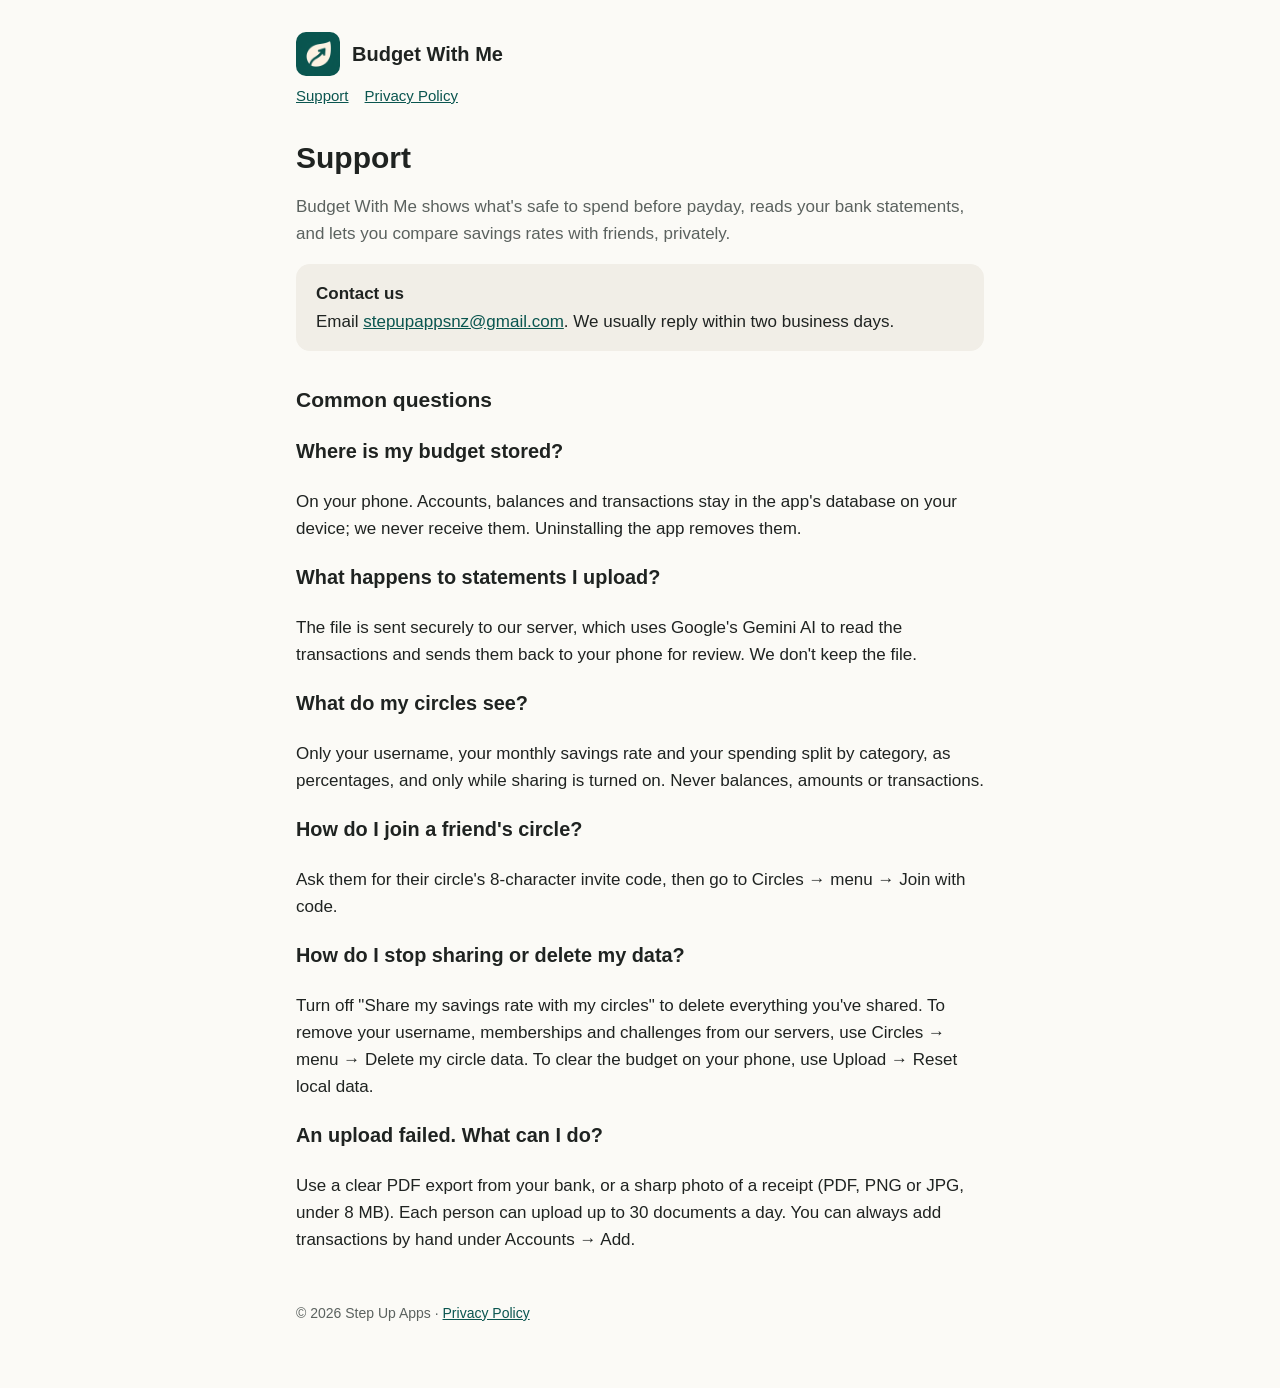
==== index.html @ 3e2211f2 "Support and privacy pages for Budget With Me Co-Authored-By: Claude Opus 5.5 <noreply@anthropic.com>" ====
<!doctype html>
<html lang="en">
<head>
  <meta charset="utf-8">
  <meta name="viewport" content="width=device-width, initial-scale=1">
  <title>Budget With Me — Support</title>
  <meta name="description" content="Help and contact for the Budget With Me app.">
  <link rel="icon" href="icon.png">
  <link rel="stylesheet" href="style.css">
</head>
<body>
<main>
  <header><img src="icon.png" alt=""><a href="./">Budget With Me</a></header>
  <nav><a href="./">Support</a><a href="privacy.html">Privacy Policy</a></nav>

  <h1>Support</h1>
  <p class="muted">Budget With Me shows what's safe to spend before payday, reads your bank statements, and lets you compare savings rates with friends, privately.</p>

  <div class="card">
    <strong>Contact us</strong><br>
    Email <a href="mailto:stepupappsnz@gmail.com">stepupappsnz@gmail.com</a>. We usually reply within two business days.
  </div>

  <h2>Common questions</h2>

  <h3>Where is my budget stored?</h3>
  <p>On your phone. Accounts, balances and transactions stay in the app's database on your device; we never receive them. Uninstalling the app removes them.</p>

  <h3>What happens to statements I upload?</h3>
  <p>The file is sent securely to our server, which uses Google's Gemini AI to read the transactions and sends them back to your phone for review. We don't keep the file.</p>

  <h3>What do my circles see?</h3>
  <p>Only your username, your monthly savings rate and your spending split by category, as percentages, and only while sharing is turned on. Never balances, amounts or transactions.</p>

  <h3>How do I join a friend's circle?</h3>
  <p>Ask them for their circle's 8-character invite code, then go to Circles → menu → Join with code.</p>

  <h3>How do I stop sharing or delete my data?</h3>
  <p>Turn off "Share my savings rate with my circles" to delete everything you've shared. To remove your username, memberships and challenges from our servers, use Circles → menu → Delete my circle data. To clear the budget on your phone, use Upload → Reset local data.</p>

  <h3>An upload failed. What can I do?</h3>
  <p>Use a clear PDF export from your bank, or a sharp photo of a receipt (PDF, PNG or JPG, under 8 MB). Each person can upload up to 30 documents a day. You can always add transactions by hand under Accounts → Add.</p>

  <footer>© 2026 Step Up Apps · <a href="privacy.html">Privacy Policy</a></footer>
</main>
</body>
</html>
---- style.css ----
:root {
  --bg: #fbfaf6;
  --text: #1f2321;
  --muted: #5b625f;
  --accent: #0a554f;
  --card: #f1eee7;
  --line: #e2ded4;
}
@media (prefers-color-scheme: dark) {
  :root {
    --bg: #121514;
    --text: #e9ece9;
    --muted: #a6aeaa;
    --accent: #7fc4b8;
    --card: #1c211f;
    --line: #2b322f;
  }
}
* { box-sizing: border-box; }
body {
  margin: 0;
  background: var(--bg);
  color: var(--text);
  font: 17px/1.6 -apple-system, BlinkMacSystemFont, "Segoe UI", Roboto, sans-serif;
}
main { max-width: 720px; margin: 0 auto; padding: 32px 16px 64px; }
header { display: flex; align-items: center; gap: 12px; margin-bottom: 8px; }
header img { width: 44px; height: 44px; border-radius: 10px; }
header a { color: var(--text); text-decoration: none; font-weight: 600; font-size: 20px; }
nav { display: flex; gap: 16px; margin-bottom: 32px; font-size: 15px; }
nav a, a { color: var(--accent); }
h1 { font-size: 30px; line-height: 1.2; margin: 0 0 8px; }
h2 { font-size: 21px; margin: 32px 0 8px; }
.muted { color: var(--muted); }
.card { background: var(--card); border-radius: 14px; padding: 16px 20px; margin: 16px 0; }
table { width: 100%; border-collapse: collapse; font-size: 15px; margin: 12px 0; }
th, td { text-align: left; vertical-align: top; padding: 10px 8px; border-bottom: 1px solid var(--line); }
th { font-weight: 600; }
.table-wrap { overflow-x: auto; }
footer { margin-top: 48px; font-size: 14px; color: var(--muted); }
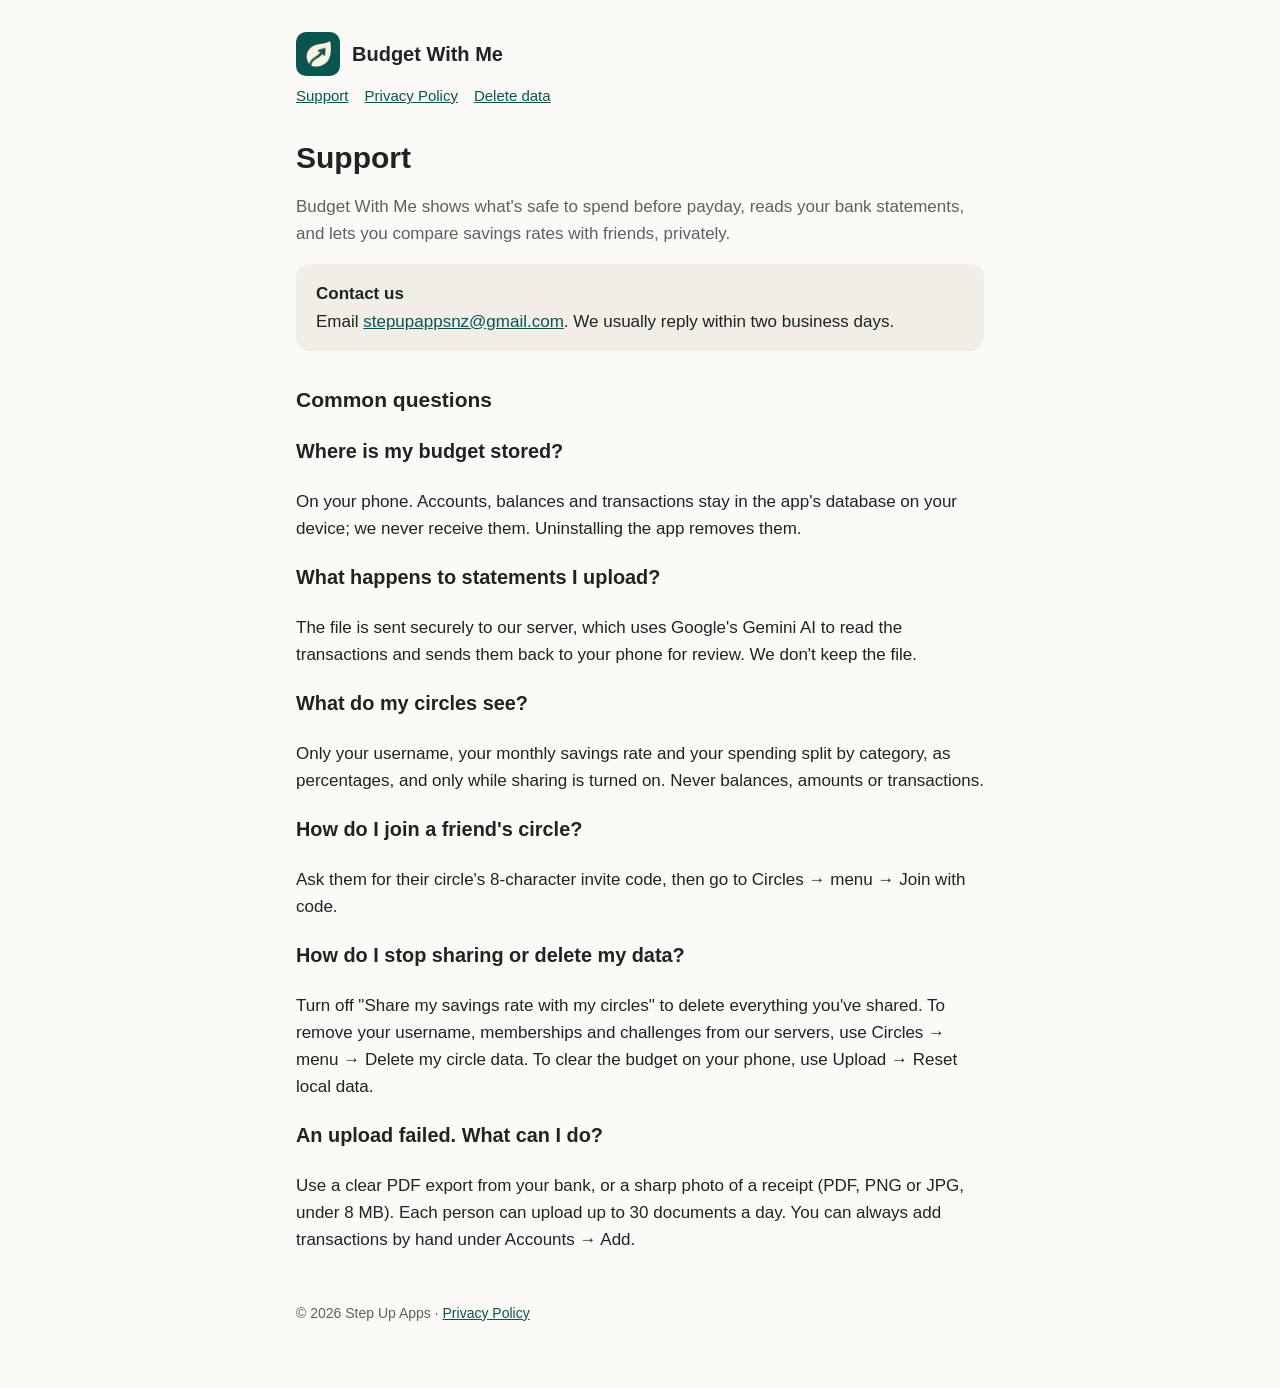
==== commit 64e6a524: "Add account and data deletion page Co-Authored-By: Claude Opus 5.5 <noreply@anthropic.com>" ====
--- a/index.html
+++ b/index.html
@@ -11,7 +11,7 @@
 <body>
 <main>
   <header><img src="icon.png" alt=""><a href="./">Budget With Me</a></header>
-  <nav><a href="./">Support</a><a href="privacy.html">Privacy Policy</a></nav>
+  <nav><a href="./">Support</a><a href="privacy.html">Privacy Policy</a><a href="delete.html">Delete data</a></nav>
 
   <h1>Support</h1>
   <p class="muted">Budget With Me shows what's safe to spend before payday, reads your bank statements, and lets you compare savings rates with friends, privately.</p>
